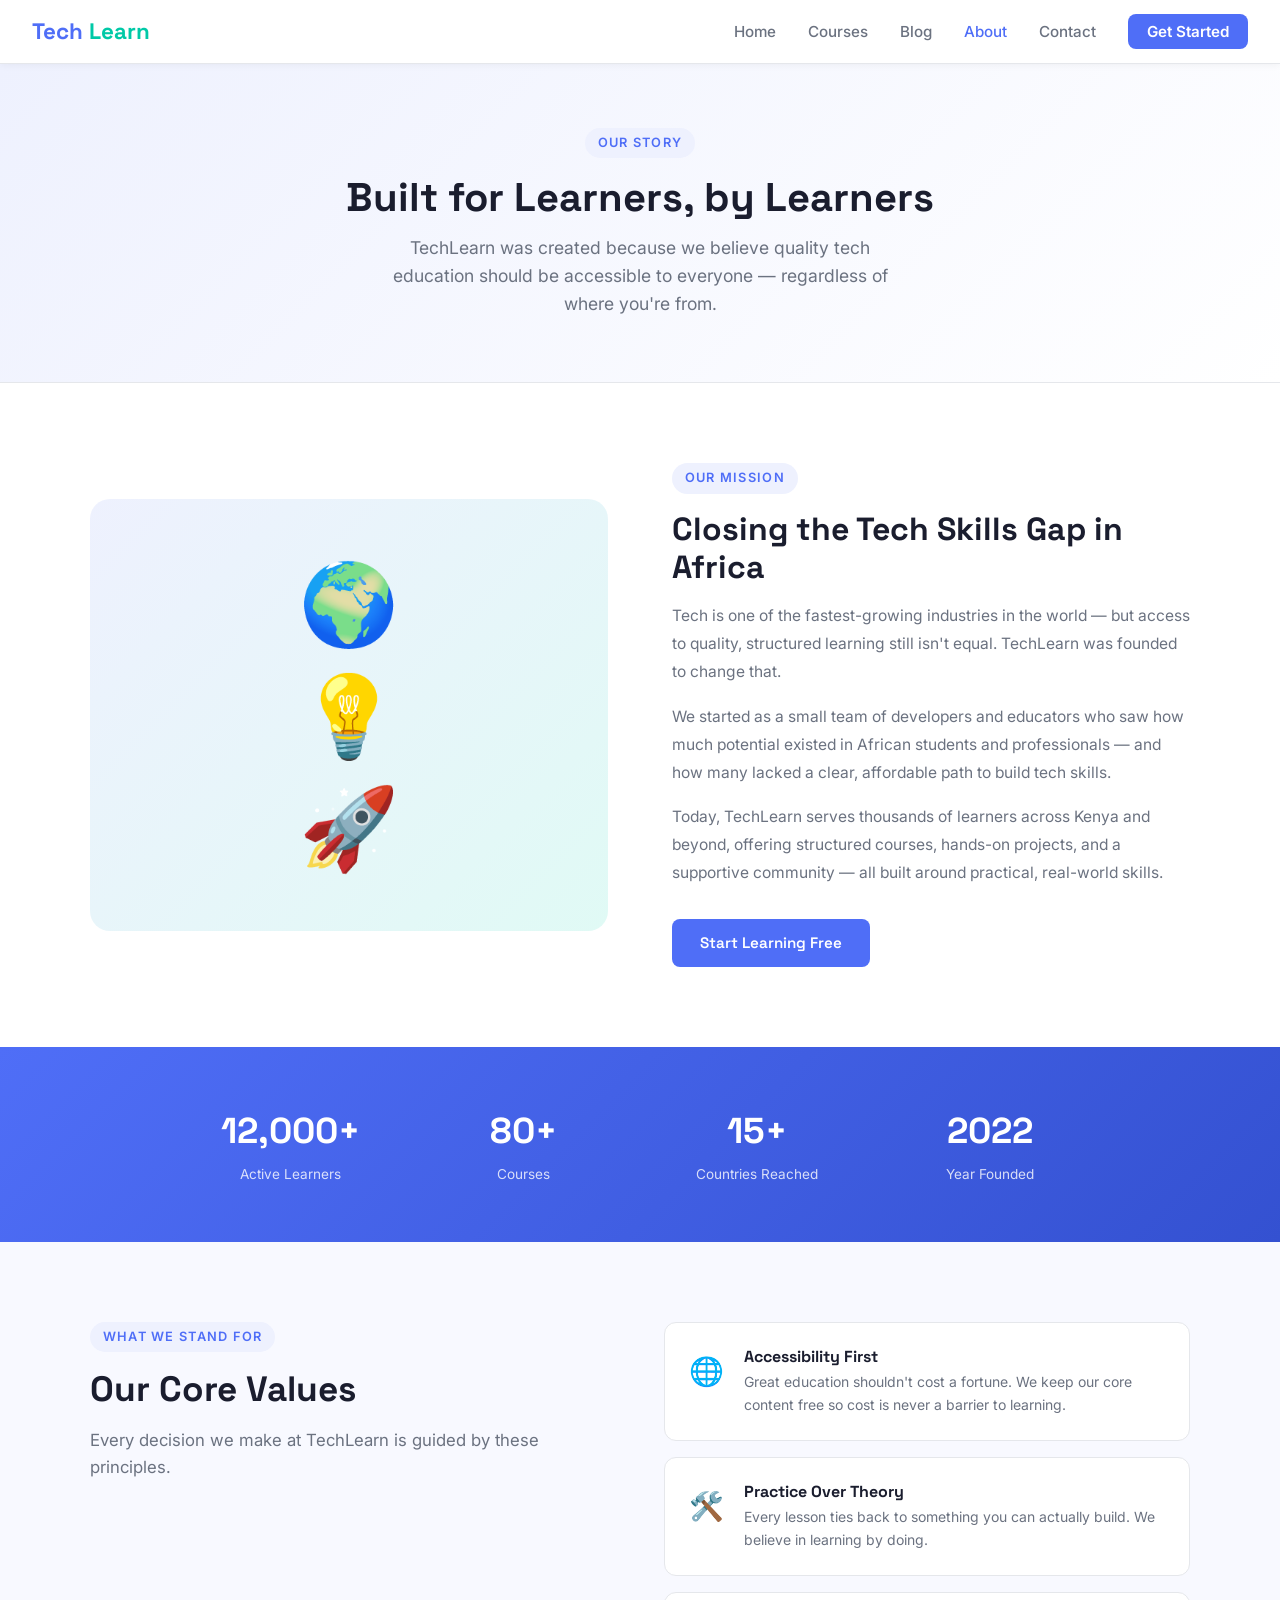
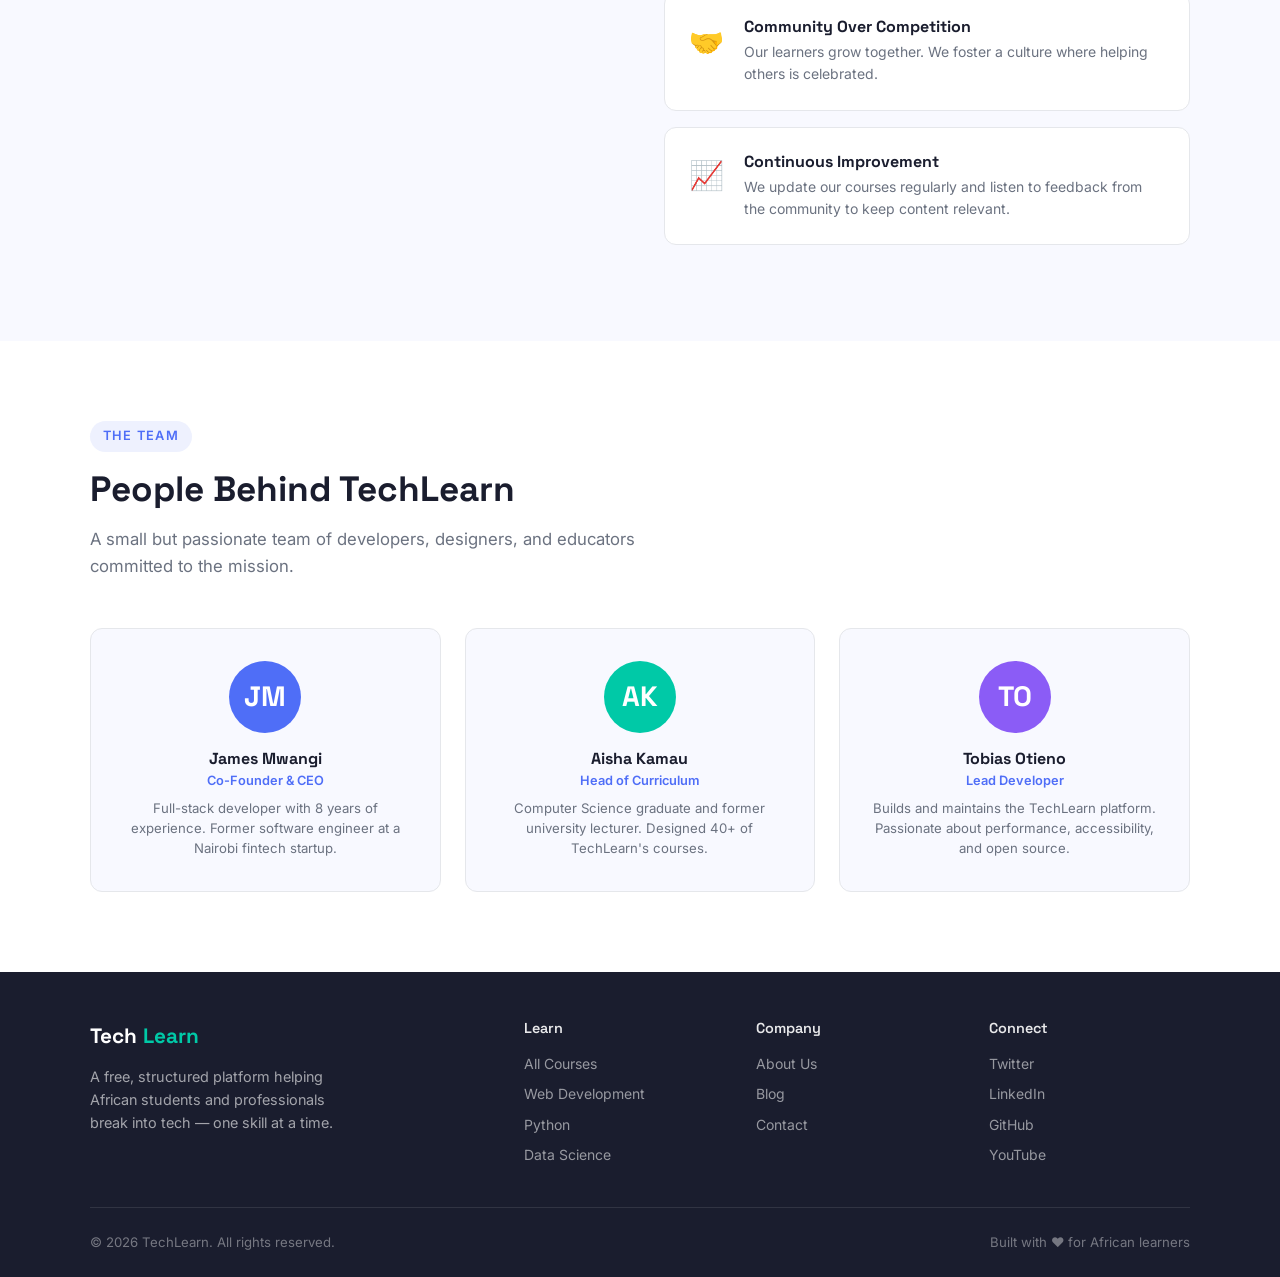
==== about.html @ aa3bb747 "Add content to HTML pages" ====
<!DOCTYPE html>
<html lang="en">
<head>
  <meta charset="UTF-8" />
  <meta name="viewport" content="width=device-width, initial-scale=1.0" />
  <title>About — TechLearn</title>
  <link rel="stylesheet" href="css/style.css" />
  <style>
    .mission-grid { display: grid; grid-template-columns: 1fr 1fr; gap: 4rem; align-items: center; }
    .mission-visual { background: linear-gradient(135deg, var(--primary-light), var(--accent-light)); border-radius: var(--radius-lg); padding: 3rem; text-align: center; font-size: 5rem; line-height: 1.4; }
    .mission-content h2 { font-size: 2rem; margin-bottom: 1rem; }
    .mission-content p { color: var(--text-muted); line-height: 1.8; margin-bottom: 1rem; font-size: 0.975rem; }
    .value-item { display: flex; gap: 1.25rem; padding: 1.5rem; background: var(--surface); border-radius: var(--radius); border: 1px solid var(--border); margin-bottom: 1rem; transition: all 0.2s; }
    .value-item:hover { border-color: var(--primary); box-shadow: var(--shadow); }
    .value-icon { font-size: 1.75rem; flex-shrink: 0; margin-top: 0.1rem; }
    .value-item h3 { font-size: 1rem; margin-bottom: 0.3rem; }
    .value-item p { font-size: 0.875rem; color: var(--text-muted); line-height: 1.6; }
    .team-card { text-align: center; padding: 2rem 1.5rem; border-radius: var(--radius); border: 1px solid var(--border); background: var(--bg); transition: all 0.2s; }
    .team-card:hover { transform: translateY(-4px); border-color: var(--primary); box-shadow: var(--shadow-hover); }
    .team-avatar { width: 72px; height: 72px; border-radius: 50%; display: flex; align-items: center; justify-content: center; font-size: 1.75rem; font-weight: 700; font-family: 'Space Grotesk', sans-serif; color: #fff; margin: 0 auto 1rem; }
    .team-card h3 { font-size: 1rem; margin-bottom: 0.2rem; }
    .team-card .role { font-size: 0.8rem; color: var(--primary); font-weight: 600; margin-bottom: 0.5rem; }
    .team-card p { font-size: 0.825rem; color: var(--text-muted); line-height: 1.5; }
    .stats-banner { background: linear-gradient(135deg, var(--primary) 0%, var(--primary-dark) 100%); padding: 3.5rem 2rem; color: #fff; }
    .stats-banner-grid { max-width: 900px; margin: 0 auto; display: grid; grid-template-columns: repeat(4, 1fr); gap: 2rem; text-align: center; }
    .stats-banner-grid .num { font-family: 'Space Grotesk', sans-serif; font-size: 2.25rem; font-weight: 700; display: block; }
    .stats-banner-grid .lbl { font-size: 0.85rem; opacity: 0.8; margin-top: 0.25rem; }
    @media (max-width: 768px) { .mission-grid { grid-template-columns: 1fr; gap: 2rem; } .stats-banner-grid { grid-template-columns: repeat(2, 1fr); } }
  </style>
</head>
<body>

  <nav class="navbar">
    <a href="index.html" class="nav-logo">Tech<span>Learn</span></a>
    <ul class="nav-links">
      <li><a href="index.html">Home</a></li>
      <li><a href="courses.html">Courses</a></li>
      <li><a href="blog.html">Blog</a></li>
      <li><a href="about.html" class="active">About</a></li>
      <li><a href="contact.html">Contact</a></li>
      <li><a href="contact.html" class="nav-cta">Get Started</a></li>
    </ul>
  </nav>

  <div class="page-hero">
    <span class="section-label">Our Story</span>
    <h1>Built for Learners, by Learners</h1>
    <p>TechLearn was created because we believe quality tech education should be accessible to everyone — regardless of where you're from.</p>
  </div>

  <section class="section" style="background:var(--surface);">
    <div class="container">
      <div class="mission-grid">
        <div class="mission-visual">🌍<br/>💡<br/>🚀</div>
        <div class="mission-content">
          <span class="section-label">Our Mission</span>
          <h2>Closing the Tech Skills Gap in Africa</h2>
          <p>Tech is one of the fastest-growing industries in the world — but access to quality, structured learning still isn't equal. TechLearn was founded to change that.</p>
          <p>We started as a small team of developers and educators who saw how much potential existed in African students and professionals — and how many lacked a clear, affordable path to build tech skills.</p>
          <p>Today, TechLearn serves thousands of learners across Kenya and beyond, offering structured courses, hands-on projects, and a supportive community — all built around practical, real-world skills.</p>
          <a href="courses.html" class="btn btn-primary" style="margin-top:1rem;">Start Learning Free</a>
        </div>
      </div>
    </div>
  </section>

  <div class="stats-banner">
    <div class="stats-banner-grid">
      <div><span class="num">12,000+</span><span class="lbl">Active Learners</span></div>
      <div><span class="num">80+</span><span class="lbl">Courses</span></div>
      <div><span class="num">15+</span><span class="lbl">Countries Reached</span></div>
      <div><span class="num">2022</span><span class="lbl">Year Founded</span></div>
    </div>
  </div>

  <section class="section" style="background:var(--bg);">
    <div class="container">
      <div style="display:grid; grid-template-columns:1fr 1fr; gap:3rem; align-items:start;">
        <div>
          <span class="section-label">What We Stand For</span>
          <h2 class="section-title">Our Core Values</h2>
          <p class="section-subtitle" style="margin-bottom:0;">Every decision we make at TechLearn is guided by these principles.</p>
        </div>
        <div>
          <div class="value-item"><span class="value-icon">🌐</span><div><h3>Accessibility First</h3><p>Great education shouldn't cost a fortune. We keep our core content free so cost is never a barrier to learning.</p></div></div>
          <div class="value-item"><span class="value-icon">🛠️</span><div><h3>Practice Over Theory</h3><p>Every lesson ties back to something you can actually build. We believe in learning by doing.</p></div></div>
          <div class="value-item"><span class="value-icon">🤝</span><div><h3>Community Over Competition</h3><p>Our learners grow together. We foster a culture where helping others is celebrated.</p></div></div>
          <div class="value-item"><span class="value-icon">📈</span><div><h3>Continuous Improvement</h3><p>We update our courses regularly and listen to feedback from the community to keep content relevant.</p></div></div>
        </div>
      </div>
    </div>
  </section>

  <section class="section" style="background:var(--surface);">
    <div class="container">
      <span class="section-label">The Team</span>
      <h2 class="section-title">People Behind TechLearn</h2>
      <p class="section-subtitle">A small but passionate team of developers, designers, and educators committed to the mission.</p>
      <div class="grid-3">
        <div class="team-card">
          <div class="team-avatar" style="background:var(--primary);">JM</div>
          <h3>James Mwangi</h3>
          <div class="role">Co-Founder &amp; CEO</div>
          <p>Full-stack developer with 8 years of experience. Former software engineer at a Nairobi fintech startup.</p>
        </div>
        <div class="team-card">
          <div class="team-avatar" style="background:var(--accent);">AK</div>
          <h3>Aisha Kamau</h3>
          <div class="role">Head of Curriculum</div>
          <p>Computer Science graduate and former university lecturer. Designed 40+ of TechLearn's courses.</p>
        </div>
        <div class="team-card">
          <div class="team-avatar" style="background:#8B5CF6;">TO</div>
          <h3>Tobias Otieno</h3>
          <div class="role">Lead Developer</div>
          <p>Builds and maintains the TechLearn platform. Passionate about performance, accessibility, and open source.</p>
        </div>
      </div>
    </div>
  </section>

  <footer>
    <div class="footer-grid">
      <div class="footer-brand">
        <div class="nav-logo">Tech<span>Learn</span></div>
        <p>A free, structured platform helping African students and professionals break into tech — one skill at a time.</p>
      </div>
      <div class="footer-col"><h4>Learn</h4><a href="courses.html">All Courses</a><a href="courses.html">Web Development</a><a href="courses.html">Python</a><a href="courses.html">Data Science</a></div>
      <div class="footer-col"><h4>Company</h4><a href="about.html">About Us</a><a href="blog.html">Blog</a><a href="contact.html">Contact</a></div>
      <div class="footer-col"><h4>Connect</h4><a href="#">Twitter</a><a href="#">LinkedIn</a><a href="#">GitHub</a><a href="#">YouTube</a></div>
    </div>
    <div class="footer-bottom">
      <span>© 2026 TechLearn. All rights reserved.</span>
      <span>Built with ❤️ for African learners</span>
    </div>
  </footer>

</body>
</html>
---- css/style.css ----
/* ===== TECHLEARN - SHARED STYLESHEET ===== */

@import url('https://fonts.googleapis.com/css2?family=Space+Grotesk:wght@400;500;600;700&family=Inter:wght@300;400;500&display=swap');

/* ===== RESET & BASE ===== */
*, *::before, *::after {
  box-sizing: border-box;
  margin: 0;
  padding: 0;
}

:root {
  --primary: #4F6EF7;
  --primary-light: #EEF1FE;
  --primary-dark: #3451D1;
  --accent: #00C9A7;
  --accent-light: #E0FAF5;
  --bg: #F8F9FF;
  --surface: #FFFFFF;
  --text: #1A1D2E;
  --text-muted: #6B7280;
  --border: #E5E7EB;
  --shadow: 0 2px 16px rgba(79, 110, 247, 0.08);
  --shadow-hover: 0 8px 32px rgba(79, 110, 247, 0.16);
  --radius: 12px;
  --radius-sm: 8px;
  --radius-lg: 20px;
}

html {
  scroll-behavior: smooth;
}

body {
  font-family: 'Inter', sans-serif;
  background-color: var(--bg);
  color: var(--text);
  line-height: 1.6;
  font-size: 16px;
}

h1, h2, h3, h4, h5 {
  font-family: 'Space Grotesk', sans-serif;
  font-weight: 700;
  line-height: 1.2;
}

a {
  text-decoration: none;
  color: inherit;
}

img {
  max-width: 100%;
  display: block;
}

ul {
  list-style: none;
}

/* ===== NAVBAR ===== */
.navbar {
  background: var(--surface);
  border-bottom: 1px solid var(--border);
  padding: 0 2rem;
  position: sticky;
  top: 0;
  z-index: 100;
  display: flex;
  align-items: center;
  justify-content: space-between;
  height: 64px;
  box-shadow: 0 1px 8px rgba(0,0,0,0.05);
}

.nav-logo {
  font-family: 'Space Grotesk', sans-serif;
  font-size: 1.4rem;
  font-weight: 700;
  color: var(--primary);
  display: flex;
  align-items: center;
  gap: 0.4rem;
}

.nav-logo span {
  color: var(--accent);
}

.nav-links {
  display: flex;
  align-items: center;
  gap: 2rem;
}

.nav-links a {
  font-size: 0.95rem;
  font-weight: 500;
  color: var(--text-muted);
  transition: color 0.2s;
}

.nav-links a:hover,
.nav-links a.active {
  color: var(--primary);
}

.nav-cta {
  background: var(--primary);
  color: #fff !important;
  padding: 0.5rem 1.2rem;
  border-radius: var(--radius-sm);
  font-weight: 600 !important;
  transition: background 0.2s !important;
}

.nav-cta:hover {
  background: var(--primary-dark) !important;
  color: #fff !important;
}

/* ===== BUTTONS ===== */
.btn {
  display: inline-flex;
  align-items: center;
  gap: 0.5rem;
  padding: 0.75rem 1.75rem;
  border-radius: var(--radius-sm);
  font-family: 'Space Grotesk', sans-serif;
  font-weight: 600;
  font-size: 0.95rem;
  cursor: pointer;
  border: none;
  transition: all 0.2s;
  text-decoration: none;
}

.btn-primary {
  background: var(--primary);
  color: #fff;
}

.btn-primary:hover {
  background: var(--primary-dark);
  transform: translateY(-1px);
  box-shadow: var(--shadow-hover);
}

.btn-outline {
  background: transparent;
  color: var(--primary);
  border: 2px solid var(--primary);
}

.btn-outline:hover {
  background: var(--primary-light);
  transform: translateY(-1px);
}

.btn-accent {
  background: var(--accent);
  color: #fff;
}

.btn-accent:hover {
  background: #00a88d;
  transform: translateY(-1px);
}

/* ===== SECTION LAYOUT ===== */
.section {
  padding: 5rem 2rem;
}

.container {
  max-width: 1100px;
  margin: 0 auto;
}

.section-label {
  display: inline-block;
  font-size: 0.8rem;
  font-weight: 600;
  letter-spacing: 0.1em;
  text-transform: uppercase;
  color: var(--primary);
  background: var(--primary-light);
  padding: 0.3rem 0.8rem;
  border-radius: 100px;
  margin-bottom: 1rem;
}

.section-title {
  font-size: 2.2rem;
  margin-bottom: 1rem;
  color: var(--text);
}

.section-subtitle {
  font-size: 1.05rem;
  color: var(--text-muted);
  max-width: 560px;
  margin-bottom: 3rem;
}

/* ===== CARDS ===== */
.card {
  background: var(--surface);
  border-radius: var(--radius);
  border: 1px solid var(--border);
  padding: 1.75rem;
  box-shadow: var(--shadow);
  transition: all 0.2s;
}

.card:hover {
  transform: translateY(-4px);
  box-shadow: var(--shadow-hover);
  border-color: var(--primary);
}

/* ===== BADGE ===== */
.badge {
  display: inline-block;
  padding: 0.25rem 0.7rem;
  border-radius: 100px;
  font-size: 0.75rem;
  font-weight: 600;
}

.badge-blue {
  background: var(--primary-light);
  color: var(--primary);
}

.badge-green {
  background: var(--accent-light);
  color: #00956e;
}

.badge-orange {
  background: #FFF3E0;
  color: #E65100;
}

/* ===== FOOTER ===== */
footer {
  background: var(--text);
  color: #fff;
  padding: 3rem 2rem 1.5rem;
}

.footer-grid {
  max-width: 1100px;
  margin: 0 auto;
  display: grid;
  grid-template-columns: 2fr 1fr 1fr 1fr;
  gap: 2rem;
  padding-bottom: 2rem;
  border-bottom: 1px solid rgba(255,255,255,0.1);
}

.footer-brand .nav-logo {
  color: #fff;
  margin-bottom: 0.75rem;
  font-size: 1.3rem;
}

.footer-brand p {
  font-size: 0.9rem;
  color: rgba(255,255,255,0.6);
  max-width: 260px;
  line-height: 1.6;
}

.footer-col h4 {
  font-family: 'Space Grotesk', sans-serif;
  font-size: 0.9rem;
  font-weight: 600;
  margin-bottom: 1rem;
  color: rgba(255,255,255,0.9);
}

.footer-col a {
  display: block;
  font-size: 0.875rem;
  color: rgba(255,255,255,0.55);
  margin-bottom: 0.5rem;
  transition: color 0.2s;
}

.footer-col a:hover {
  color: var(--accent);
}

.footer-bottom {
  max-width: 1100px;
  margin: 1.5rem auto 0;
  display: flex;
  justify-content: space-between;
  align-items: center;
  font-size: 0.825rem;
  color: rgba(255,255,255,0.4);
}

/* ===== PAGE HERO (for inner pages) ===== */
.page-hero {
  background: linear-gradient(135deg, var(--primary-light) 0%, #fff 100%);
  padding: 4rem 2rem;
  text-align: center;
  border-bottom: 1px solid var(--border);
}

.page-hero h1 {
  font-size: 2.5rem;
  margin-bottom: 0.75rem;
}

.page-hero p {
  font-size: 1.1rem;
  color: var(--text-muted);
  max-width: 520px;
  margin: 0 auto;
}

/* ===== GRID LAYOUTS ===== */
.grid-3 {
  display: grid;
  grid-template-columns: repeat(3, 1fr);
  gap: 1.5rem;
}

.grid-2 {
  display: grid;
  grid-template-columns: repeat(2, 1fr);
  gap: 1.5rem;
}

/* ===== RESPONSIVE ===== */
@media (max-width: 768px) {
  .navbar {
    padding: 0 1rem;
  }

  .nav-links {
    display: none;
  }

  .section {
    padding: 3rem 1rem;
  }

  .section-title {
    font-size: 1.75rem;
  }

  .grid-3,
  .grid-2 {
    grid-template-columns: 1fr;
  }

  .footer-grid {
    grid-template-columns: 1fr 1fr;
  }
}
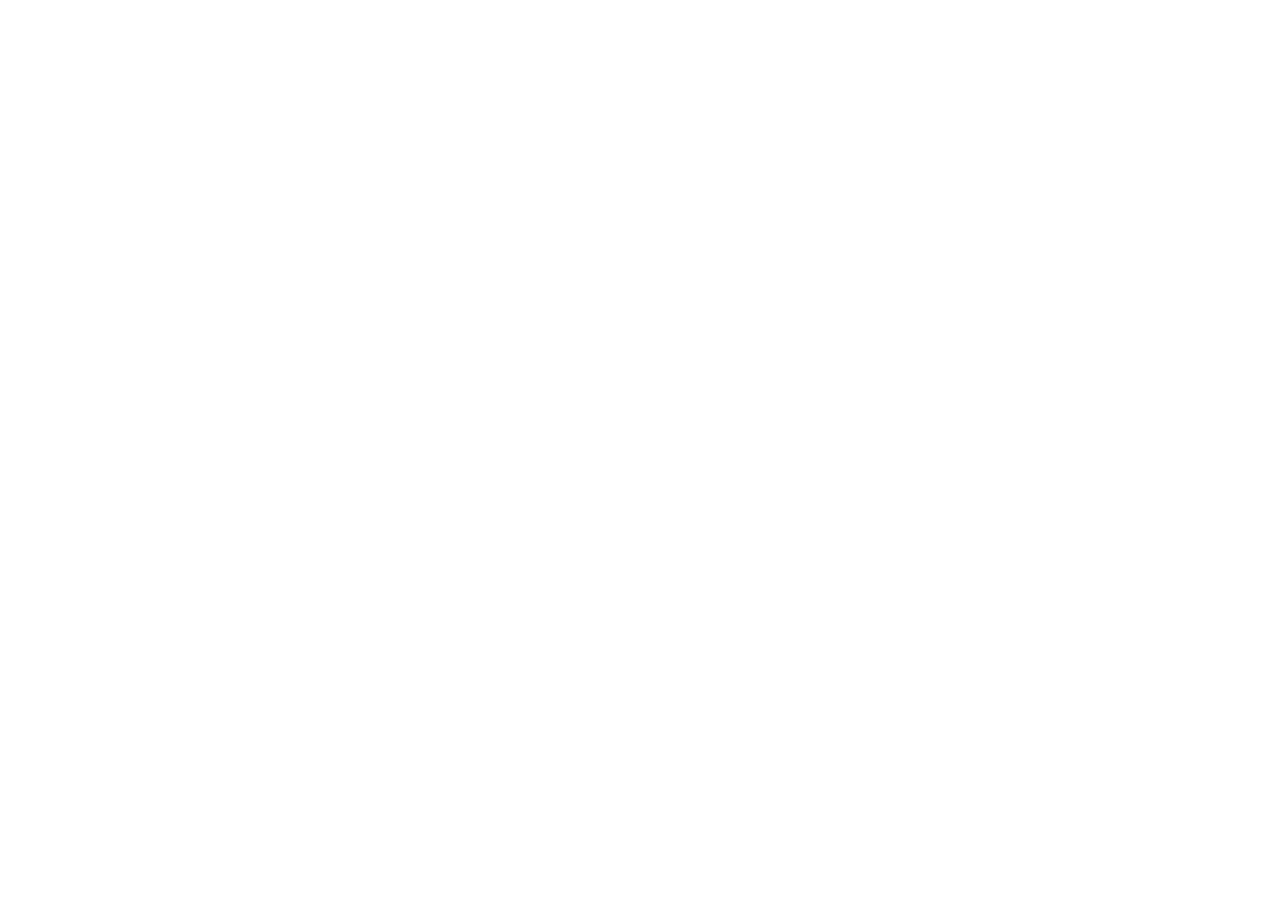
==== commit 46fda89a: "Add meta description to about page" ====
--- a/about.html
+++ b/about.html
@@ -3,7 +3,7 @@
 <head>
   <meta charset="UTF-8" />
   <meta name="viewport" content="width=device-width, initial-scale=1.0" />
-  <title>About — TechLearn</title>
+  <title>About — TechLearn</<meta name="description" content="About TechLearn - Our mission, team and values." />>
   <link rel="stylesheet" href="css/style.css" />
   <style>
     .mission-grid { display: grid; grid-template-columns: 1fr 1fr; gap: 4rem; align-items: center; }
